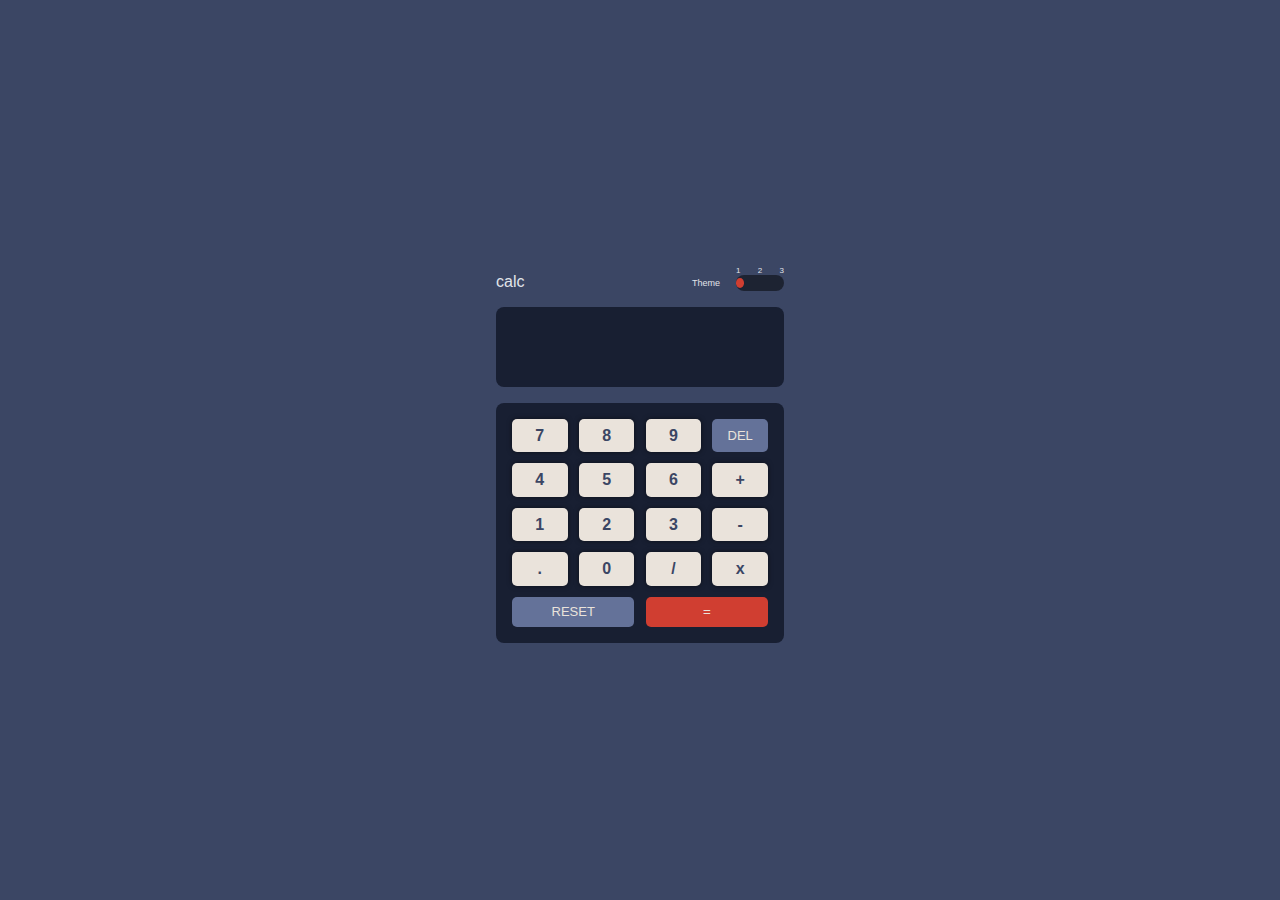
==== index.html @ ffb248dd "index.html" ====
<!DOCTYPE html>
<html lang="en">
  <head>
    <meta charset="UTF-8" />
    <meta name="viewport" content="width=device-width, initial-scale=1.0" />
    <!-- displays site properly based on user's device -->

    <link
      rel="icon"
      type="image/png"
      sizes="32x32"
      href="./images/favicon-32x32.png"
    />
    <link rel="stylesheet" href="./style.css" />
    <title>Frontend Mentor | Calculator app</title>

    <!-- Feel free to remove these styles or customise in your own stylesheet 👍 -->
  </head>
  <body>
    <!-- <div class="attribution">
      Challenge by
      <a href="https://www.frontendmentor.io?ref=challenge" target="_blank"
        >Frontend Mentor</a
      >. Coded by <a href="#">Your Name Here</a>.
    </div> -->

    <!-- Calculator Cover -->
    <div class="calculator_body">
      <div class="head_section">
        <div class="calc-logo"><p>calc</p></div>
        <div class="theme">
          <div class="theme_regulator">
            <div>1</div>
            <div>2</div>
            <div>3</div>
          </div>
          <div class="theme_section">
            <p>theme</p>
            <div class="switch"><div class="toggle"></div></div>
          </div>
        </div>
      </div>
      <input type="text" class="output_area" />
      <div class="btn_box">
        <button class="btn">7</button>
        <button class="btn">8</button>
        <button class="btn">9</button>
        <button class="special_btn2">DEL</button>
        <button class="btn">4</button>
        <button class="btn">5</button>
        <button class="btn">6</button>
        <button class="btn">+</button>
        <button class="btn">1</button>
        <button class="btn">2</button>
        <button class="btn">3</button>
        <button class="btn">-</button>
        <button class="btn">.</button>
        <button class="btn">0</button>
        <button class="btn">/</button>
        <button class="btn">x</button>
        <button class="special_btn2">RESET</button>
        <button class="special_btn1">=</button>
      </div>
    </div>

    <script src="./main.js"></script>
  </body>
</html>
---- style.css ----
.attribution {
  font-size: 11px;
  text-align: center;
}
.attribution a {
  color: hsl(228, 45%, 44%);
}

* {
  box-sizing: border-box;
  margin: 0;
  padding: 0;
}

body {
  background-color: #3b4664;
  height: 100vh;
  display: flex;
  justify-content: center;
  align-items: center;
}

.calculator_body {
  width: 18rem;
  font-family: sans-serif;
}

.calc-logo p {
  margin-top: 1rem;
}

.head_section {
  display: flex;
  justify-content: space-between;
  color: #e1e4e9;
  font-weight: 500;
}

.theme {
  display: flex;
  flex-direction: column;
  justify-content: end;
}

.theme_regulator {
  display: flex;
  justify-content: space-between;
  width: 3rem;
  margin-left: auto;
  text-align: justify;
  font-size: 8px;
}

.theme_section {
  display: flex;
  gap: 1rem;
}

.theme_section p {
  font-size: 9px;
  margin-top: 0.2rem;
  text-transform: capitalize;
}

.switch {
  width: 3rem;
  height: 1rem;
  background-color: rgba(0, 0, 0, 0.5);
  display: flex;
  border-radius: 8px;
  align-items: center;
  /* justify-content: center; */
}

.toggle {
  height: 60%;
  width: 0.5rem;
  background-color: #d03e31;
  border-radius: 50%;
  position: relative;
  left: 0%;
  transition: left;
  transition-duration: 1s;
}

.move {
  position: relative;
  left: 0;
}

.output_area {
  width: 100%;
  height: 5rem;
  background-color: #181f32;
  margin: 1rem 0;
  border-radius: 8px;
  outline: 0;
  border: none;
  color: #fbfbfb;
  font-size: 30px;
  text-align: right;
  padding: 1rem;
}

.btn_box {
  height: 15rem;
  width: 100%;
  background-color: #181f32;
  border-radius: 8px;
  display: grid;
  grid-template-columns: repeat(4, 1fr);
  gap: 0.7rem;
  padding: 1rem;
}

button:nth-of-type(17) {
  grid-column: 1/3;
}

button:nth-of-type(18) {
  grid-column: 3/5;
}

.btn {
  background: #eae3db;
  color: #3b4664;
  border-radius: 5px;
  border: none;
  box-shadow: 0 0 5px rgba(0, 0, 0, 0.5);
  font-size: 16px;
  font-weight: bolder;
}

.special_btn2 {
  background: #647299;
  color: #eae3db;
  font-size: 13px;
  font-weight: 300;
  border: none;
  border-radius: 5px;
}

.special_btn1 {
  background: #d03e31;
  color: #eae3db;
  border: none;
  border-radius: 5px;
}
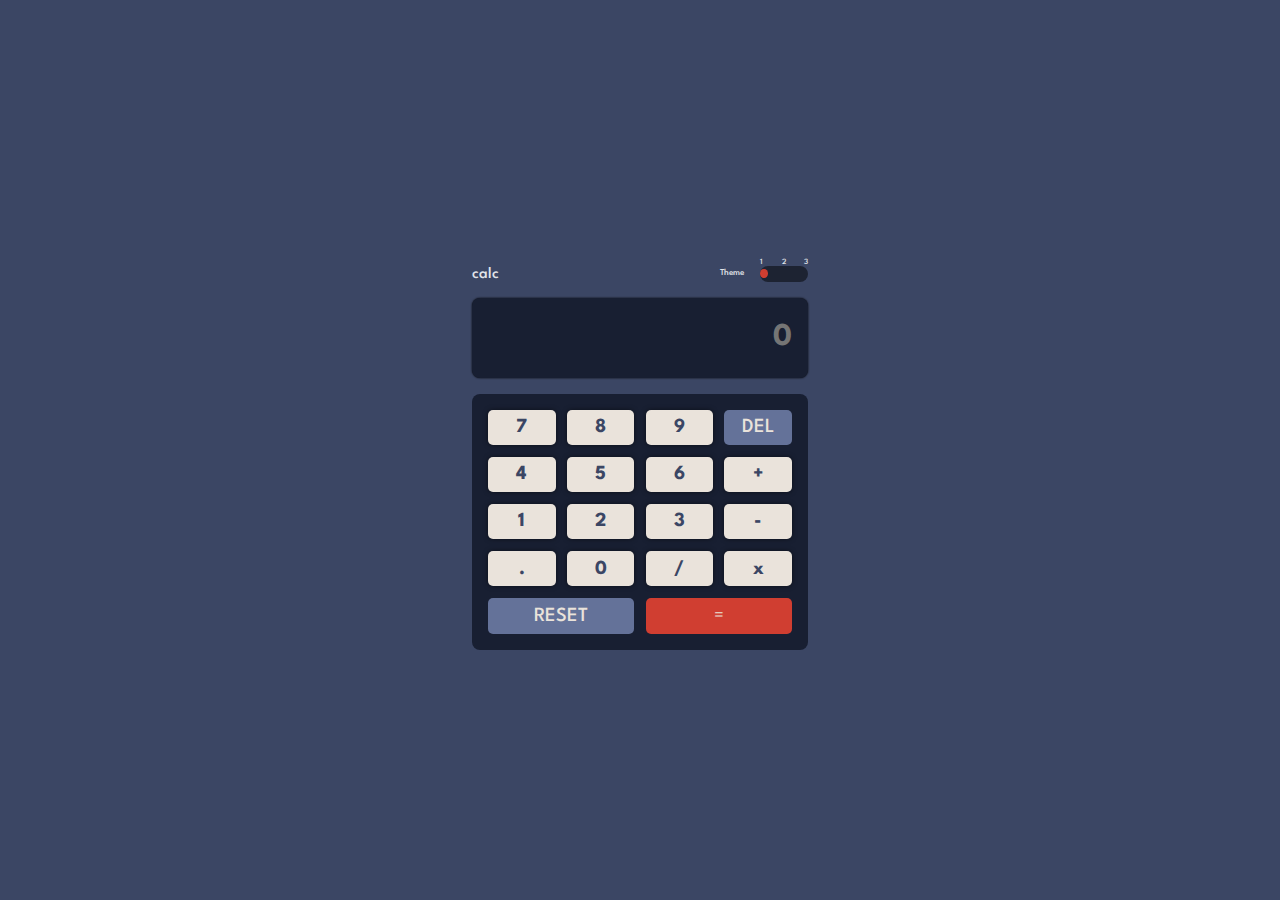
==== commit 983e96e7: "first commit" ====
--- a/index.html
+++ b/index.html
@@ -25,7 +25,8 @@
     </div> -->
 
     <!-- Calculator Cover -->
-    <div class="calculator_body">
+
+    <form class="calculator_body" method="dialog" name="calc">
       <div class="head_section">
         <div class="calc-logo"><p>calc</p></div>
         <div class="theme">
@@ -40,28 +41,76 @@
           </div>
         </div>
       </div>
-      <input type="text" class="output_area" />
+      <input
+        type="text"
+        class="output_area"
+        placeholder="0"
+        name="input"
+        readonly
+      />
       <div class="btn_box">
-        <button class="btn">7</button>
-        <button class="btn">8</button>
-        <button class="btn">9</button>
-        <button class="special_btn2">DEL</button>
-        <button class="btn">4</button>
-        <button class="btn">5</button>
-        <button class="btn">6</button>
-        <button class="btn">+</button>
-        <button class="btn">1</button>
-        <button class="btn">2</button>
-        <button class="btn">3</button>
-        <button class="btn">-</button>
-        <button class="btn">.</button>
-        <button class="btn">0</button>
-        <button class="btn">/</button>
-        <button class="btn">x</button>
-        <button class="special_btn2">RESET</button>
-        <button class="special_btn1">=</button>
+        <button class="btn" value="7" onclick="calc.input.value += '7'">
+          7
+        </button>
+        <button class="btn" value="8" onclick="calc.input.value += '8'">
+          8
+        </button>
+        <button class="btn" value="9" onclick="calc.input.value += '9'">
+          9
+        </button>
+        <button
+          class="special_btn2"
+          value="del"
+          onclick="calc.input.value -= '1'"
+        >
+          DEL
+        </button>
+        <button class="btn" value="4" onclick="calc.input.value += '4'">
+          4
+        </button>
+        <button class="btn" value="5" onclick="calc.input.value += '5'">
+          5
+        </button>
+        <button class="btn" value="6" onclick="calc.input.value += '6'">
+          6
+        </button>
+        <button class="btn" value="+" onclick="calc.input.value += '+'">
+          +
+        </button>
+        <button class="btn" value="1" onclick="calc.input.value += '1'">
+          1
+        </button>
+        <button class="btn" value="2" onclick="calc.input.value += '2'">
+          2
+        </button>
+        <button class="btn" value="3" onclick="calc.input.value += '3'">
+          3
+        </button>
+        <button class="btn" value="-" onclick="calc.input.value += '-'">
+          -
+        </button>
+        <button class="btn" value="," onclick="calc.input.value += '.'">
+          .
+        </button>
+        <button class="btn" value="0" onclick="calc.input.value += '0'">
+          0
+        </button>
+        <button class="btn" value="/" onclick="calc.input.value += '/'">
+          /
+        </button>
+        <button class="btn" value="X" onclick="calc.input.value += '*'">
+          x
+        </button>
+        <button class="special_btn2" type="reset">RESET</button>
+        <button
+          class="special_btn1"
+          value="="
+          onclick="calc.input.value = eval(calc.input.value);solved();"
+        >
+          =
+        </button>
       </div>
-    </div>
+    </form>
 
     <script src="./main.js"></script>
   </body>
--- a/style.css
+++ b/style.css
@@ -1,3 +1,5 @@
+@import url("https://fonts.googleapis.com/css2?family=League+Spartan:wght@100;200;300;400;500;600;700;800;900&display=swap");
+
 .attribution {
   font-size: 11px;
   text-align: center;
@@ -18,11 +20,11 @@
   display: flex;
   justify-content: center;
   align-items: center;
+  font-family: League Spartan;
 }
 
 .calculator_body {
-  width: 18rem;
-  font-family: sans-serif;
+  width: 21rem;
 }
 
 .calc-logo p {
@@ -97,13 +99,16 @@
   outline: 0;
   border: none;
   color: #fbfbfb;
-  font-size: 30px;
   text-align: right;
   padding: 1rem;
+  box-shadow: 0 0 2px #000;
+  font-family: League Spartan;
+  font-size: 32px;
+  font-weight: 700;
 }
 
 .btn_box {
-  height: 15rem;
+  height: 16rem;
   width: 100%;
   background-color: #181f32;
   border-radius: 8px;
@@ -127,17 +132,19 @@
   border-radius: 5px;
   border: none;
   box-shadow: 0 0 5px rgba(0, 0, 0, 0.5);
-  font-size: 16px;
   font-weight: bolder;
+}
+
+.btn:active {
+  opacity: 0.9;
 }
 
 .special_btn2 {
   background: #647299;
   color: #eae3db;
-  font-size: 13px;
-  font-weight: 300;
   border: none;
   border-radius: 5px;
+  font-weight: 500;
 }
 
 .special_btn1 {
@@ -146,3 +153,9 @@
   border: none;
   border-radius: 5px;
 }
+
+button {
+  font-family: League Spartan;
+  font-size: 20px;
+  font-weight: 300;
+}
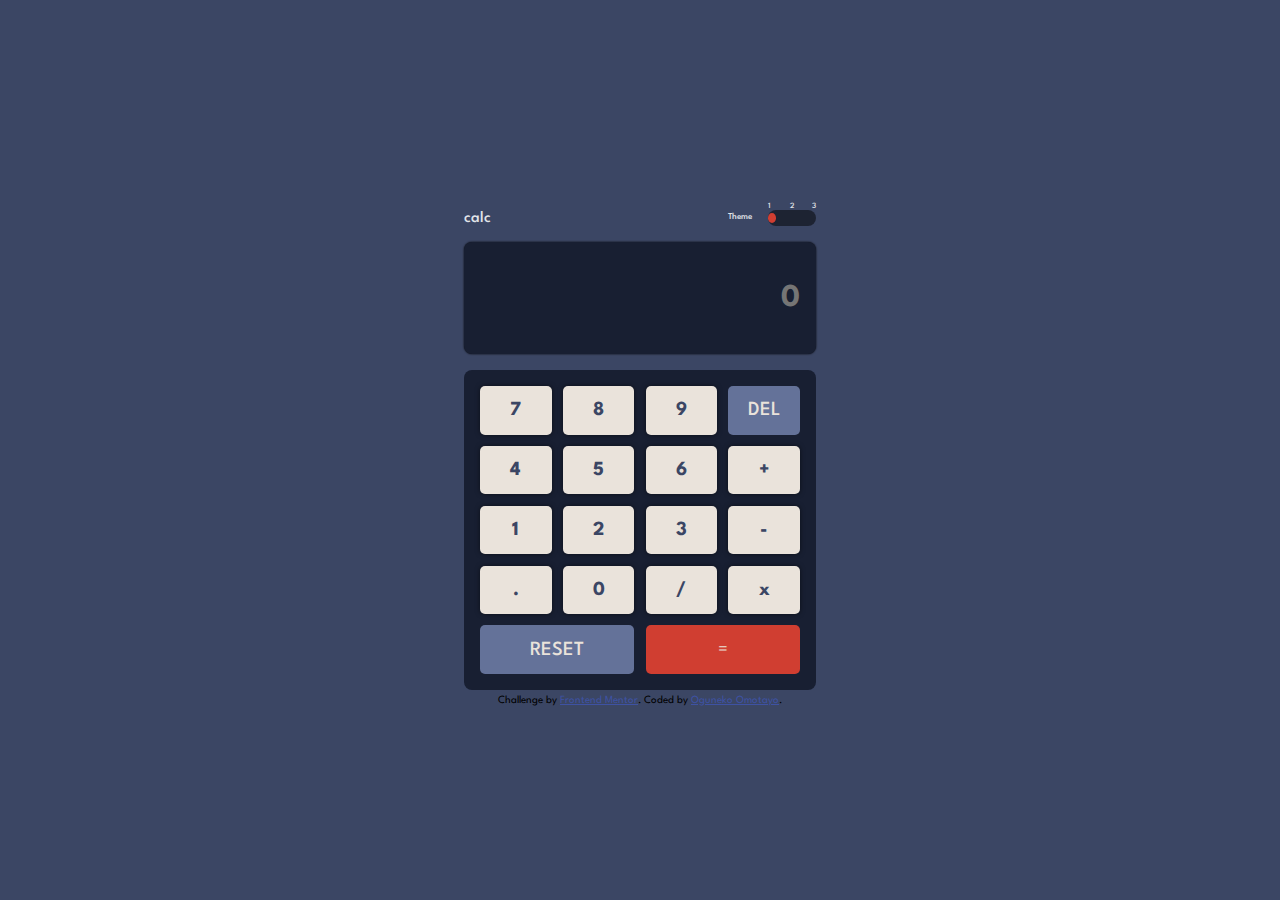
==== commit 62cdcca6: "used object data store to arrange my event handler" ====
--- a/index.html
+++ b/index.html
@@ -17,13 +17,6 @@
     <!-- Feel free to remove these styles or customise in your own stylesheet 👍 -->
   </head>
   <body>
-    <!-- <div class="attribution">
-      Challenge by
-      <a href="https://www.frontendmentor.io?ref=challenge" target="_blank"
-        >Frontend Mentor</a
-      >. Coded by <a href="#">Your Name Here</a>.
-    </div> -->
-
     <!-- Calculator Cover -->
 
     <form class="calculator_body" method="dialog" name="calc">
@@ -110,6 +103,12 @@
           =
         </button>
       </div>
+      <div class="attribution">
+        Challenge by
+        <a href="https://www.frontendmentor.io?ref=challenge" target="_blank"
+          >Frontend Mentor</a
+        >. Coded by <a href="#">Oguneko Omotayo</a>.
+      </div>
     </form>
 
     <script src="./main.js"></script>
--- a/style.css
+++ b/style.css
@@ -3,6 +3,7 @@
 .attribution {
   font-size: 11px;
   text-align: center;
+  margin-top: 5px;
 }
 .attribution a {
   color: hsl(228, 45%, 44%);
@@ -24,7 +25,7 @@
 }
 
 .calculator_body {
-  width: 21rem;
+  width: 22rem;
 }
 
 .calc-logo p {
@@ -92,7 +93,7 @@
 
 .output_area {
   width: 100%;
-  height: 5rem;
+  height: 7rem;
   background-color: #181f32;
   margin: 1rem 0;
   border-radius: 8px;
@@ -108,7 +109,7 @@
 }
 
 .btn_box {
-  height: 16rem;
+  height: 20rem;
   width: 100%;
   background-color: #181f32;
   border-radius: 8px;
